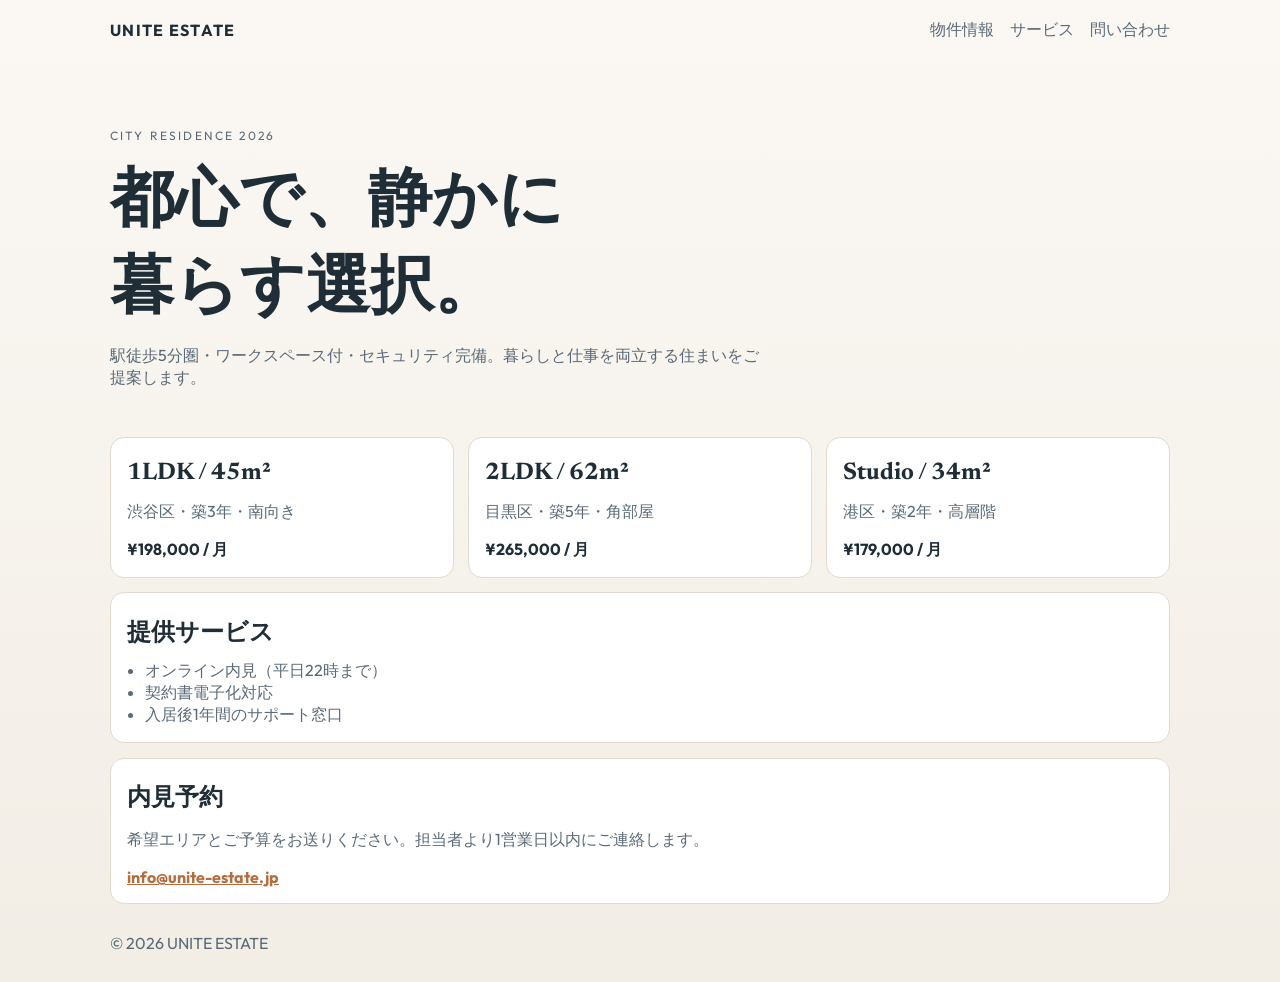
==== index.html @ 3c2bf983 "Initial commit: 04-real-estate-showcase site" ====
<!doctype html>
<html lang="ja">
  <head>
    <meta charset="UTF-8" />
    <meta name="viewport" content="width=device-width, initial-scale=1.0" />
    <title>UNITE ESTATE | 都市型レジデンス</title>
    <link rel="preconnect" href="https://fonts.googleapis.com" />
    <link rel="preconnect" href="https://fonts.gstatic.com" crossorigin />
    <link href="https://fonts.googleapis.com/css2?family=Newsreader:opsz,wght@6..72,500;6..72,700&family=Outfit:wght@400;500;700&display=swap" rel="stylesheet" />
    <link rel="stylesheet" href="styles.css" />
  </head>
  <body>
    <header class="site-header">
      <a class="brand" href="#top">UNITE ESTATE</a>
      <nav>
        <a href="#property">物件情報</a>
        <a href="#service">サービス</a>
        <a href="#contact">問い合わせ</a>
      </nav>
    </header>

    <main id="top">
      <section class="hero">
        <p class="caption">CITY RESIDENCE 2026</p>
        <h1>都心で、静かに暮らす選択。</h1>
        <p>駅徒歩5分圏・ワークスペース付・セキュリティ完備。暮らしと仕事を両立する住まいをご提案します。</p>
      </section>

      <section class="property" id="property">
        <article>
          <h2>1LDK / 45m²</h2>
          <p>渋谷区・築3年・南向き</p>
          <strong>¥198,000 / 月</strong>
        </article>
        <article>
          <h2>2LDK / 62m²</h2>
          <p>目黒区・築5年・角部屋</p>
          <strong>¥265,000 / 月</strong>
        </article>
        <article>
          <h2>Studio / 34m²</h2>
          <p>港区・築2年・高層階</p>
          <strong>¥179,000 / 月</strong>
        </article>
      </section>

      <section class="service" id="service">
        <h2>提供サービス</h2>
        <ul>
          <li>オンライン内見（平日22時まで）</li>
          <li>契約書電子化対応</li>
          <li>入居後1年間のサポート窓口</li>
        </ul>
      </section>

      <section class="contact" id="contact">
        <h2>内見予約</h2>
        <p>希望エリアとご予算をお送りください。担当者より1営業日以内にご連絡します。</p>
        <a href="mailto:info@unite-estate.jp">info@unite-estate.jp</a>
      </section>
    </main>

    <footer>© <span id="year"></span> UNITE ESTATE</footer>
    <script src="app.js"></script>
  </body>
</html>
---- styles.css ----
:root {
  --bg: #f2ede5;
  --card: #ffffff;
  --text: #1f2d37;
  --muted: #5a6a78;
  --accent: #b56d3f;
  --line: #e4d9cd;
}

* { box-sizing: border-box; }

body {
  margin: 0;
  font-family: "Outfit", sans-serif;
  background: linear-gradient(180deg, #fbf8f4 0%, var(--bg) 100%);
  color: var(--text);
}

.site-header,
main,
footer {
  width: min(1060px, 92vw);
  margin: 0 auto;
}

.site-header {
  padding: 1.2rem 0;
  display: flex;
  justify-content: space-between;
  align-items: center;
}

.brand {
  text-decoration: none;
  color: var(--text);
  letter-spacing: 0.08em;
  font-weight: 700;
}

nav {
  display: flex;
  gap: 1rem;
}

nav a {
  text-decoration: none;
  color: var(--muted);
}

.hero {
  padding: 3.5rem 0 2rem;
}

.caption {
  color: var(--accent);
  letter-spacing: 0.18em;
  font-size: 0.75rem;
}

h1,
h2 {
  font-family: "Newsreader", serif;
  margin: 0.4rem 0 0.8rem;
}

h1 {
  font-size: clamp(2rem, 5vw, 4rem);
  max-width: 11ch;
}

.hero p {
  max-width: 60ch;
  color: var(--muted);
}

.property {
  display: grid;
  grid-template-columns: repeat(3, minmax(0, 1fr));
  gap: 0.9rem;
}

.property article,
.service,
.contact {
  background: var(--card);
  border: 1px solid var(--line);
  border-radius: 14px;
  padding: 1rem;
}

.property p,
.service li,
.contact p {
  color: var(--muted);
}

.service,
.contact {
  margin-top: 0.9rem;
}

.service ul {
  margin: 0;
  padding-left: 1.1rem;
}

.contact a {
  color: var(--accent);
  font-weight: 700;
}

footer {
  color: var(--muted);
  padding: 1.8rem 0;
}

@media (max-width: 760px) {
  .site-header {
    flex-direction: column;
    align-items: flex-start;
    gap: 0.8rem;
  }

  nav {
    flex-wrap: wrap;
  }

  .property {
    grid-template-columns: 1fr;
  }
}
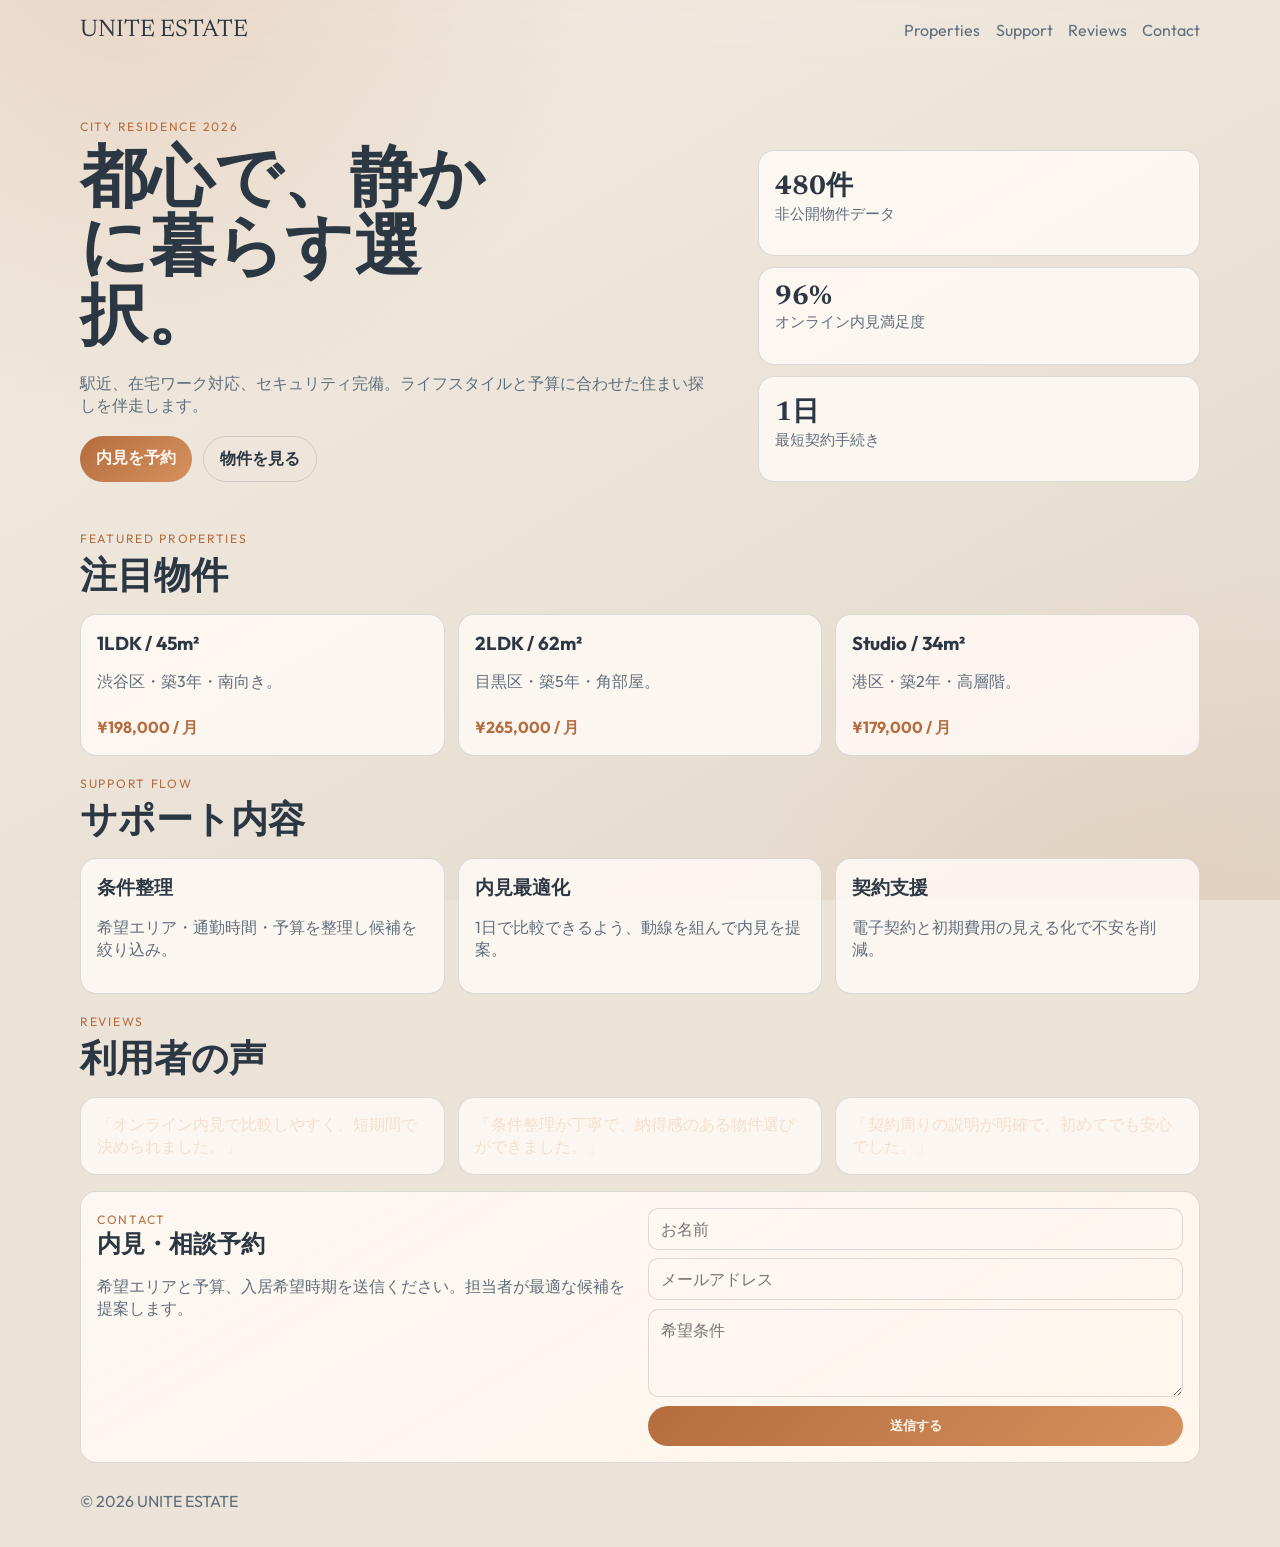
==== commit 8943fd50: "Enhance site design and content" ====
--- a/index.html
+++ b/index.html
@@ -10,57 +10,84 @@
     <link rel="stylesheet" href="styles.css" />
   </head>
   <body>
-    <header class="site-header">
+    <div class="bg-layer"></div>
+    <header class="site-header container">
       <a class="brand" href="#top">UNITE ESTATE</a>
-      <nav>
-        <a href="#property">物件情報</a>
-        <a href="#service">サービス</a>
-        <a href="#contact">問い合わせ</a>
+      <button class="menu-toggle" aria-expanded="false" aria-label="メニュー">☰</button>
+      <nav class="nav-links">
+        <a href="#properties">Properties</a>
+        <a href="#support">Support</a>
+        <a href="#reviews">Reviews</a>
+        <a href="#contact">Contact</a>
       </nav>
     </header>
 
-    <main id="top">
-      <section class="hero">
-        <p class="caption">CITY RESIDENCE 2026</p>
-        <h1>都心で、静かに暮らす選択。</h1>
-        <p>駅徒歩5分圏・ワークスペース付・セキュリティ完備。暮らしと仕事を両立する住まいをご提案します。</p>
+    <main id="top" class="container">
+      <section class="hero reveal">
+        <span class="badge">CITY RESIDENCE 2026</span>
+        <div class="hero-grid">
+          <div>
+            <h1>都心で、静かに暮らす選択。</h1>
+            <p class="lead">駅近、在宅ワーク対応、セキュリティ完備。ライフスタイルと予算に合わせた住まい探しを伴走します。</p>
+            <div class="hero-actions">
+              <a class="btn primary" href="#contact">内見を予約</a>
+              <a class="btn ghost" href="#properties">物件を見る</a>
+            </div>
+          </div>
+          <aside class="hero-stats">
+            <article><strong data-count="480" data-suffix="件">0件</strong><span>非公開物件データ</span></article>
+            <article><strong data-count="96" data-suffix="%">0%</strong><span>オンライン内見満足度</span></article>
+            <article><strong data-count="1" data-suffix="日">0日</strong><span>最短契約手続き</span></article>
+          </aside>
+        </div>
       </section>
 
-      <section class="property" id="property">
-        <article>
-          <h2>1LDK / 45m²</h2>
-          <p>渋谷区・築3年・南向き</p>
-          <strong>¥198,000 / 月</strong>
-        </article>
-        <article>
-          <h2>2LDK / 62m²</h2>
-          <p>目黒区・築5年・角部屋</p>
-          <strong>¥265,000 / 月</strong>
-        </article>
-        <article>
-          <h2>Studio / 34m²</h2>
-          <p>港区・築2年・高層階</p>
-          <strong>¥179,000 / 月</strong>
-        </article>
+      <section class="section reveal" id="properties">
+        <div class="section-head"><span class="eyebrow">FEATURED PROPERTIES</span><h2>注目物件</h2></div>
+        <div class="card-grid three">
+          <article class="card"><h3>1LDK / 45m²</h3><p>渋谷区・築3年・南向き。</p><strong>¥198,000 / 月</strong></article>
+          <article class="card"><h3>2LDK / 62m²</h3><p>目黒区・築5年・角部屋。</p><strong>¥265,000 / 月</strong></article>
+          <article class="card"><h3>Studio / 34m²</h3><p>港区・築2年・高層階。</p><strong>¥179,000 / 月</strong></article>
+        </div>
       </section>
 
-      <section class="service" id="service">
-        <h2>提供サービス</h2>
-        <ul>
-          <li>オンライン内見（平日22時まで）</li>
-          <li>契約書電子化対応</li>
-          <li>入居後1年間のサポート窓口</li>
-        </ul>
+      <section class="section reveal" id="support">
+        <div class="section-head"><span class="eyebrow">SUPPORT FLOW</span><h2>サポート内容</h2></div>
+        <div class="process-list">
+          <article><h3>条件整理</h3><p>希望エリア・通勤時間・予算を整理し候補を絞り込み。</p></article>
+          <article><h3>内見最適化</h3><p>1日で比較できるよう、動線を組んで内見を提案。</p></article>
+          <article><h3>契約支援</h3><p>電子契約と初期費用の見える化で不安を削減。</p></article>
+        </div>
       </section>
 
-      <section class="contact" id="contact">
-        <h2>内見予約</h2>
-        <p>希望エリアとご予算をお送りください。担当者より1営業日以内にご連絡します。</p>
-        <a href="mailto:info@unite-estate.jp">info@unite-estate.jp</a>
+      <section class="section reveal" id="reviews">
+        <div class="section-head"><span class="eyebrow">REVIEWS</span><h2>利用者の声</h2></div>
+        <div class="review-grid">
+          <blockquote>「オンライン内見で比較しやすく、短期間で決められました。」</blockquote>
+          <blockquote>「条件整理が丁寧で、納得感のある物件選びができました。」</blockquote>
+          <blockquote>「契約周りの説明が明確で、初めてでも安心でした。」</blockquote>
+        </div>
+      </section>
+
+      <section class="section reveal" id="contact">
+        <div class="contact-panel">
+          <div>
+            <span class="eyebrow">CONTACT</span>
+            <h2>内見・相談予約</h2>
+            <p>希望エリアと予算、入居希望時期を送信ください。担当者が最適な候補を提案します。</p>
+          </div>
+          <form class="contact-form">
+            <input type="text" placeholder="お名前" required />
+            <input type="email" placeholder="メールアドレス" required />
+            <textarea placeholder="希望条件"></textarea>
+            <button type="submit" class="btn primary">送信する</button>
+          </form>
+        </div>
       </section>
     </main>
 
-    <footer>© <span id="year"></span> UNITE ESTATE</footer>
+    <footer class="container">© <span id="year"></span> UNITE ESTATE</footer>
+    <div class="toast" id="toast">お問い合わせありがとうございます。担当よりご連絡します。</div>
     <script src="app.js"></script>
   </body>
 </html>
--- a/styles.css
+++ b/styles.css
@@ -1,131 +1,304 @@
 :root {
-  --bg: #f2ede5;
-  --card: #ffffff;
-  --text: #1f2d37;
-  --muted: #5a6a78;
+  --bg: #ebe3d8;
+  --bg-soft: #f5eee6;
+  --surface: rgba(255, 250, 245, 0.86);
+  --surface-strong: #fff6ec;
+  --text: #2b3742;
+  --muted: #5f6f7d;
+  --line: rgba(113, 127, 140, 0.25);
   --accent: #b56d3f;
-  --line: #e4d9cd;
+  --accent-strong: #d6905d;
+  --heading: "Newsreader", serif;
+  --body: "Outfit", sans-serif;
 }
 
 * { box-sizing: border-box; }
 
 body {
   margin: 0;
-  font-family: "Outfit", sans-serif;
-  background: linear-gradient(180deg, #fbf8f4 0%, var(--bg) 100%);
-  color: var(--text);
-}
-
-.site-header,
-main,
-footer {
-  width: min(1060px, 92vw);
+  min-height: 100vh;
+  color: var(--text);
+  font-family: var(--body);
+  background: var(--bg);
+}
+
+.bg-layer {
+  position: fixed;
+  inset: 0;
+  background:
+    radial-gradient(circle at 8% -10%, rgba(181, 109, 63, 0.18), transparent 34%),
+    radial-gradient(circle at 90% 110%, rgba(208, 162, 108, 0.16), transparent 30%),
+    linear-gradient(150deg, #f3ece2, #ebe3d8 54%, #e2d7ca);
+  z-index: -1;
+}
+
+.container {
+  width: min(1120px, 92vw);
   margin: 0 auto;
 }
 
 .site-header {
-  padding: 1.2rem 0;
+  padding: 1.1rem 0;
   display: flex;
+  align-items: center;
   justify-content: space-between;
-  align-items: center;
+  gap: 1rem;
+  position: sticky;
+  top: 0;
+  backdrop-filter: blur(10px);
+  z-index: 10;
 }
 
 .brand {
+  color: var(--text);
   text-decoration: none;
-  color: var(--text);
-  letter-spacing: 0.08em;
-  font-weight: 700;
-}
-
-nav {
+  font-family: var(--heading);
+  font-size: 1.5rem;
+}
+
+.menu-toggle {
+  display: none;
+}
+
+.nav-links {
   display: flex;
+  gap: 0.95rem;
+}
+
+.nav-links a {
+  color: var(--muted);
+  text-decoration: none;
+}
+
+.hero {
+  padding: 3.5rem 0 1.8rem;
+}
+
+.badge,
+.eyebrow {
+  display: inline-block;
+  letter-spacing: 0.14em;
+  font-size: 0.76rem;
+  color: var(--accent);
+}
+
+.hero-grid {
+  margin-top: 0.9rem;
+  display: grid;
+  grid-template-columns: 1.35fr 0.9fr;
   gap: 1rem;
 }
 
-nav a {
-  text-decoration: none;
-  color: var(--muted);
-}
-
-.hero {
-  padding: 3.5rem 0 2rem;
-}
-
-.caption {
-  color: var(--accent);
-  letter-spacing: 0.18em;
-  font-size: 0.75rem;
+h1,
+h2,
+h3 {
+  margin: 0;
 }
 
 h1,
 h2 {
-  font-family: "Newsreader", serif;
-  margin: 0.4rem 0 0.8rem;
+  font-family: var(--heading);
 }
 
 h1 {
-  font-size: clamp(2rem, 5vw, 4rem);
-  max-width: 11ch;
-}
-
-.hero p {
-  max-width: 60ch;
-  color: var(--muted);
-}
-
-.property {
-  display: grid;
+  font-size: clamp(2.2rem, 6vw, 4.2rem);
+  line-height: 1.03;
+  max-width: 10ch;
+}
+
+.lead {
+  color: var(--muted);
+  max-width: 58ch;
+  margin: 1rem 0 1.2rem;
+}
+
+.hero-actions {
+  display: flex;
+  gap: 0.7rem;
+  flex-wrap: wrap;
+}
+
+.btn {
+  border: 1px solid var(--line);
+  padding: 0.68rem 1rem;
+  border-radius: 999px;
+  text-decoration: none;
+  color: var(--text);
+  font-weight: 700;
+  background: transparent;
+}
+
+.btn.primary {
+  background: linear-gradient(135deg, var(--accent), var(--accent-strong));
+  color: #fff8f1;
+  border: 0;
+}
+
+.hero-stats {
+  display: grid;
+  gap: 0.7rem;
+}
+
+.hero-stats article,
+.card,
+.process-list article,
+.review-grid blockquote,
+.contact-panel {
+  background: var(--surface);
+  border: 1px solid var(--line);
+  border-radius: 16px;
+  padding: 1rem;
+}
+
+.hero-stats strong {
+  display: block;
+  font-size: 1.7rem;
+  font-family: var(--heading);
+}
+
+.hero-stats span {
+  color: var(--muted);
+  font-size: 0.92rem;
+}
+
+.section {
+  margin-top: 1rem;
+}
+
+.section-head {
+  margin-bottom: 0.8rem;
+}
+
+.section-head h2 {
+  margin-top: 0.3rem;
+  font-size: clamp(1.55rem, 4vw, 2.3rem);
+}
+
+.card-grid,
+.process-list,
+.review-grid {
+  display: grid;
+  gap: 0.8rem;
+}
+
+.card-grid.three,
+.process-list,
+.review-grid {
   grid-template-columns: repeat(3, minmax(0, 1fr));
-  gap: 0.9rem;
-}
-
-.property article,
-.service,
-.contact {
-  background: var(--card);
+}
+
+.card p,
+.process-list p,
+.contact-panel p {
+  color: var(--muted);
+}
+
+.card strong {
+  display: inline-block;
+  margin-top: 0.5rem;
+  color: var(--accent);
+}
+
+.review-grid blockquote {
+  margin: 0;
+  color: #f5dfcd;
+}
+
+.contact-panel {
+  display: grid;
+  grid-template-columns: 1fr 1fr;
+  gap: 1rem;
+  background: linear-gradient(150deg, var(--surface), var(--surface-strong));
+}
+
+.contact-form {
+  display: grid;
+  gap: 0.55rem;
+}
+
+.contact-form input,
+.contact-form textarea {
+  width: 100%;
   border: 1px solid var(--line);
-  border-radius: 14px;
-  padding: 1rem;
-}
-
-.property p,
-.service li,
-.contact p {
-  color: var(--muted);
-}
-
-.service,
-.contact {
-  margin-top: 0.9rem;
-}
-
-.service ul {
-  margin: 0;
-  padding-left: 1.1rem;
-}
-
-.contact a {
-  color: var(--accent);
-  font-weight: 700;
+  background: rgba(255, 255, 255, 0.04);
+  color: var(--text);
+  border-radius: 10px;
+  padding: 0.62rem 0.75rem;
+  font: inherit;
+}
+
+.contact-form textarea {
+  min-height: 88px;
+  resize: vertical;
 }
 
 footer {
   color: var(--muted);
-  padding: 1.8rem 0;
-}
-
-@media (max-width: 760px) {
-  .site-header {
+  padding: 1.8rem 0 2.2rem;
+}
+
+.toast {
+  position: fixed;
+  right: 18px;
+  bottom: 18px;
+  background: #ffffff;
+  border: 1px solid var(--line);
+  color: var(--text);
+  padding: 0.65rem 0.85rem;
+  border-radius: 10px;
+  opacity: 0;
+  transform: translateY(12px);
+  pointer-events: none;
+  transition: 240ms ease;
+}
+
+.toast.show {
+  opacity: 1;
+  transform: translateY(0);
+}
+
+.reveal {
+  opacity: 0;
+  transform: translateY(24px);
+  transition: 520ms ease;
+}
+
+.reveal.in {
+  opacity: 1;
+  transform: translateY(0);
+}
+
+@media (max-width: 820px) {
+  .menu-toggle {
+    display: inline-block;
+    border: 1px solid var(--line);
+    background: transparent;
+    color: var(--text);
+    border-radius: 10px;
+    padding: 0.38rem 0.62rem;
+  }
+
+  .nav-links {
+    position: absolute;
+    top: 58px;
+    right: 4vw;
+    display: none;
     flex-direction: column;
-    align-items: flex-start;
-    gap: 0.8rem;
+    background: var(--bg-soft);
+    border: 1px solid var(--line);
+    border-radius: 12px;
+    padding: 0.7rem;
   }
 
-  nav {
-    flex-wrap: wrap;
+  .nav-links.open {
+    display: flex;
   }
 
-  .property {
+  .hero-grid,
+  .card-grid.three,
+  .process-list,
+  .review-grid,
+  .contact-panel {
     grid-template-columns: 1fr;
   }
 }
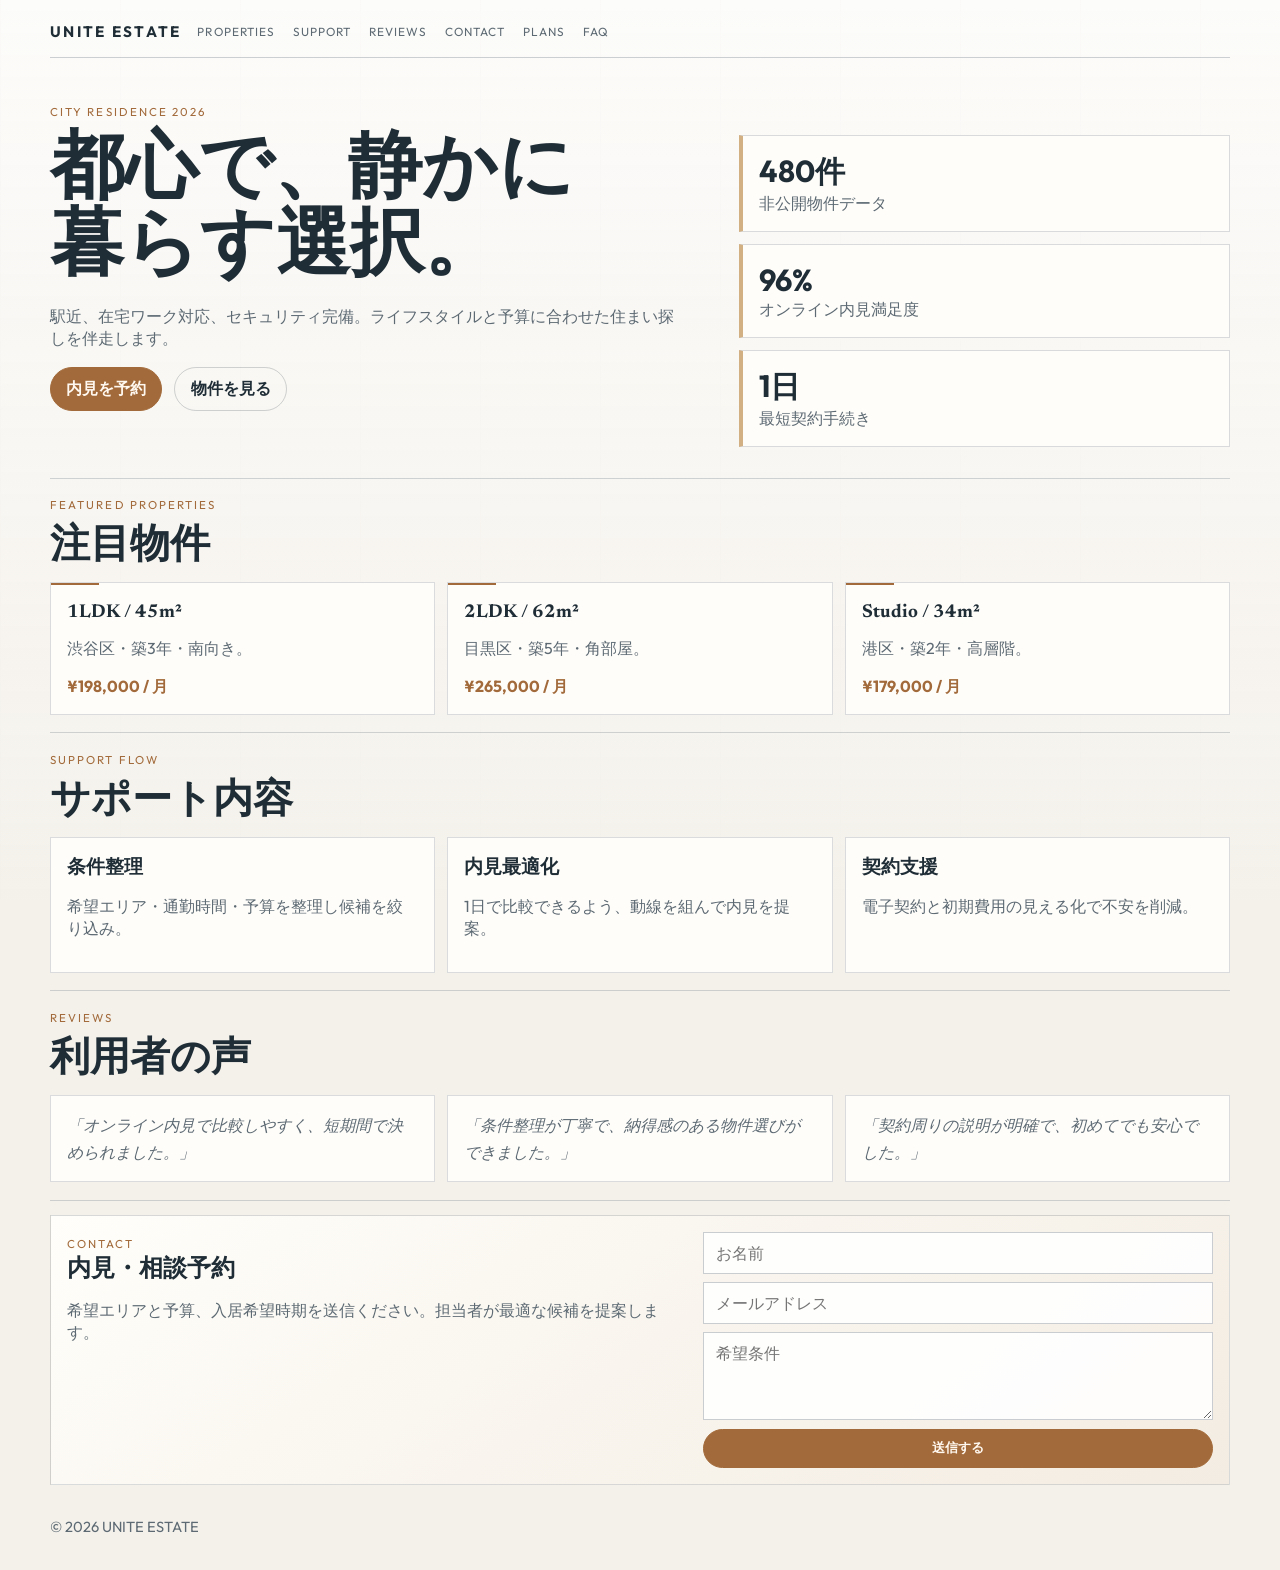
==== commit aacb473c: "Add multipage structure and interactive features" ====
--- a/index.html
+++ b/index.html
@@ -19,6 +19,8 @@
         <a href="#support">Support</a>
         <a href="#reviews">Reviews</a>
         <a href="#contact">Contact</a>
+              <a href="plans.html">Plans</a>
+        <a href="faq.html">FAQ</a>
       </nav>
     </header>
 
--- a/styles.css
+++ b/styles.css
@@ -1,91 +1,86 @@
 :root {
-  --bg: #ebe3d8;
-  --bg-soft: #f5eee6;
-  --surface: rgba(255, 250, 245, 0.86);
-  --surface-strong: #fff6ec;
-  --text: #2b3742;
-  --muted: #5f6f7d;
-  --line: rgba(113, 127, 140, 0.25);
-  --accent: #b56d3f;
-  --accent-strong: #d6905d;
-  --heading: "Newsreader", serif;
-  --body: "Outfit", sans-serif;
+  --bg: #f4f1eb;
+  --paper: #fffdfa;
+  --text: #1f2d36;
+  --muted: #5d6a73;
+  --line: rgba(82, 93, 103, 0.26);
+  --accent: #a26a3a;
+  --accent-soft: #d3af84;
 }
 
 * { box-sizing: border-box; }
 
 body {
   margin: 0;
-  min-height: 100vh;
+  background: var(--bg);
   color: var(--text);
-  font-family: var(--body);
-  background: var(--bg);
+  font-family: "Outfit", sans-serif;
 }
 
 .bg-layer {
   position: fixed;
   inset: 0;
+  z-index: -1;
   background:
-    radial-gradient(circle at 8% -10%, rgba(181, 109, 63, 0.18), transparent 34%),
-    radial-gradient(circle at 90% 110%, rgba(208, 162, 108, 0.16), transparent 30%),
-    linear-gradient(150deg, #f3ece2, #ebe3d8 54%, #e2d7ca);
-  z-index: -1;
+    linear-gradient(180deg, rgba(255, 255, 255, 0.74), rgba(244, 241, 235, 0.9)),
+    repeating-linear-gradient(90deg, rgba(41, 51, 61, 0.04) 0 1px, transparent 1px 120px);
 }
 
 .container {
-  width: min(1120px, 92vw);
+  width: min(1180px, 94vw);
   margin: 0 auto;
 }
 
 .site-header {
-  padding: 1.1rem 0;
+  padding: 1.4rem 0 1rem;
+  display: grid;
+  grid-template-columns: auto auto 1fr;
+  gap: 1rem;
+  align-items: center;
+  border-bottom: 1px solid rgba(130, 142, 151, 0.4);
+}
+
+.brand {
+  text-decoration: none;
+  color: var(--text);
+  font-weight: 700;
+  letter-spacing: 0.15em;
+  font-size: 0.95rem;
+}
+
+.menu-toggle { display: none; }
+
+.nav-links {
+  justify-self: end;
   display: flex;
-  align-items: center;
-  justify-content: space-between;
-  gap: 1rem;
-  position: sticky;
-  top: 0;
-  backdrop-filter: blur(10px);
-  z-index: 10;
-}
-
-.brand {
-  color: var(--text);
+  gap: 1.1rem;
+}
+
+.nav-links a {
   text-decoration: none;
-  font-family: var(--heading);
-  font-size: 1.5rem;
-}
-
-.menu-toggle {
-  display: none;
-}
-
-.nav-links {
-  display: flex;
-  gap: 0.95rem;
-}
-
-.nav-links a {
-  color: var(--muted);
-  text-decoration: none;
+  color: var(--muted);
+  text-transform: uppercase;
+  letter-spacing: 0.09em;
+  font-size: 0.74rem;
 }
 
 .hero {
-  padding: 3.5rem 0 1.8rem;
+  padding: 2.6rem 0 0.8rem;
 }
 
 .badge,
 .eyebrow {
   display: inline-block;
-  letter-spacing: 0.14em;
-  font-size: 0.76rem;
   color: var(--accent);
+  letter-spacing: 0.18em;
+  font-size: 0.72rem;
+  text-transform: uppercase;
 }
 
 .hero-grid {
-  margin-top: 0.9rem;
-  display: grid;
-  grid-template-columns: 1.35fr 0.9fr;
+  margin-top: 0.95rem;
+  display: grid;
+  grid-template-columns: 1.3fr 0.95fr;
   gap: 1rem;
 }
 
@@ -93,50 +88,48 @@
 h2,
 h3 {
   margin: 0;
-}
-
-h1,
-h2 {
-  font-family: var(--heading);
+  font-family: "Newsreader", serif;
 }
 
 h1 {
-  font-size: clamp(2.2rem, 6vw, 4.2rem);
-  line-height: 1.03;
-  max-width: 10ch;
+  font-size: clamp(2.1rem, 5.8vw, 4.8rem);
+  line-height: 1.04;
+  max-width: 11ch;
 }
 
 .lead {
-  color: var(--muted);
+  margin: 1rem 0 1.1rem;
   max-width: 58ch;
-  margin: 1rem 0 1.2rem;
+  color: var(--muted);
 }
 
 .hero-actions {
   display: flex;
-  gap: 0.7rem;
+  gap: 0.75rem;
   flex-wrap: wrap;
 }
 
 .btn {
-  border: 1px solid var(--line);
-  padding: 0.68rem 1rem;
+  text-decoration: none;
+  border: 1px solid var(--line);
+  padding: 0.62rem 0.95rem;
   border-radius: 999px;
-  text-decoration: none;
+  font-weight: 700;
+}
+
+.btn.primary {
+  background: var(--accent);
+  border-color: var(--accent);
+  color: #fff8f0;
+}
+
+.btn.ghost {
   color: var(--text);
-  font-weight: 700;
-  background: transparent;
-}
-
-.btn.primary {
-  background: linear-gradient(135deg, var(--accent), var(--accent-strong));
-  color: #fff8f1;
-  border: 0;
 }
 
 .hero-stats {
   display: grid;
-  gap: 0.7rem;
+  gap: 0.75rem;
 }
 
 .hero-stats article,
@@ -144,41 +137,49 @@
 .process-list article,
 .review-grid blockquote,
 .contact-panel {
-  background: var(--surface);
-  border: 1px solid var(--line);
-  border-radius: 16px;
+  background: var(--paper);
+  border: 1px solid rgba(129, 140, 149, 0.3);
+  border-radius: 0;
   padding: 1rem;
+}
+
+.hero-stats article {
+  border-left: 4px solid var(--accent-soft);
 }
 
 .hero-stats strong {
   display: block;
-  font-size: 1.7rem;
-  font-family: var(--heading);
-}
-
-.hero-stats span {
-  color: var(--muted);
-  font-size: 0.92rem;
+  font-size: 1.9rem;
+}
+
+.hero-stats span,
+.card p,
+.process-list p,
+.review-grid blockquote,
+.contact-panel p {
+  color: var(--muted);
 }
 
 .section {
-  margin-top: 1rem;
+  margin-top: 1.1rem;
+  padding-top: 0.9rem;
+  border-top: 1px solid rgba(129, 140, 149, 0.35);
 }
 
 .section-head {
-  margin-bottom: 0.8rem;
+  margin-bottom: 0.7rem;
 }
 
 .section-head h2 {
-  margin-top: 0.3rem;
-  font-size: clamp(1.55rem, 4vw, 2.3rem);
+  margin-top: 0.2rem;
+  font-size: clamp(1.55rem, 4vw, 2.5rem);
 }
 
 .card-grid,
 .process-list,
 .review-grid {
   display: grid;
-  gap: 0.8rem;
+  gap: 0.75rem;
 }
 
 .card-grid.three,
@@ -187,118 +188,289 @@
   grid-template-columns: repeat(3, minmax(0, 1fr));
 }
 
-.card p,
-.process-list p,
-.contact-panel p {
-  color: var(--muted);
+.card {
+  position: relative;
+  padding-top: 1.2rem;
+}
+
+.card::before {
+  content: "";
+  position: absolute;
+  top: 0;
+  left: 0;
+  width: 48px;
+  height: 2px;
+  background: var(--accent);
 }
 
 .card strong {
-  display: inline-block;
-  margin-top: 0.5rem;
   color: var(--accent);
 }
 
 .review-grid blockquote {
   margin: 0;
-  color: #f5dfcd;
+  font-style: italic;
+  line-height: 1.65;
 }
 
 .contact-panel {
   display: grid;
-  grid-template-columns: 1fr 1fr;
-  gap: 1rem;
-  background: linear-gradient(150deg, var(--surface), var(--surface-strong));
+  grid-template-columns: 1.1fr 0.9fr;
+  gap: 0.8rem;
+  background: linear-gradient(145deg, #fffefa, #f3ece2);
 }
 
 .contact-form {
   display: grid;
-  gap: 0.55rem;
+  gap: 0.52rem;
 }
 
 .contact-form input,
 .contact-form textarea {
   width: 100%;
-  border: 1px solid var(--line);
-  background: rgba(255, 255, 255, 0.04);
+  border: 1px solid rgba(127, 137, 145, 0.42);
+  background: rgba(255, 255, 255, 0.9);
   color: var(--text);
-  border-radius: 10px;
-  padding: 0.62rem 0.75rem;
+  padding: 0.62rem 0.72rem;
   font: inherit;
 }
 
-.contact-form textarea {
-  min-height: 88px;
-  resize: vertical;
-}
+.contact-form textarea { min-height: 88px; resize: vertical; }
 
 footer {
-  color: var(--muted);
-  padding: 1.8rem 0 2.2rem;
+  padding: 2rem 0 2.1rem;
+  color: var(--muted);
+  font-size: 0.92rem;
 }
 
 .toast {
   position: fixed;
-  right: 18px;
-  bottom: 18px;
-  background: #ffffff;
-  border: 1px solid var(--line);
-  color: var(--text);
-  padding: 0.65rem 0.85rem;
-  border-radius: 10px;
+  right: 16px;
+  bottom: 16px;
+  background: #fffdf9;
+  color: #24323b;
+  border: 1px solid rgba(115, 126, 135, 0.46);
+  padding: 0.64rem 0.88rem;
   opacity: 0;
-  transform: translateY(12px);
+  transform: translateY(10px);
   pointer-events: none;
-  transition: 240ms ease;
-}
-
-.toast.show {
-  opacity: 1;
-  transform: translateY(0);
-}
+  transition: 220ms ease;
+}
+
+.toast.show { opacity: 1; transform: translateY(0); }
 
 .reveal {
   opacity: 0;
-  transform: translateY(24px);
-  transition: 520ms ease;
-}
-
-.reveal.in {
-  opacity: 1;
-  transform: translateY(0);
-}
-
-@media (max-width: 820px) {
+  transform: translateY(18px);
+  transition: 460ms ease;
+}
+
+.reveal.in { opacity: 1; transform: translateY(0); }
+
+@media (max-width: 860px) {
   .menu-toggle {
     display: inline-block;
-    border: 1px solid var(--line);
+    border: 1px solid rgba(127, 138, 148, 0.5);
     background: transparent;
     color: var(--text);
-    border-radius: 10px;
-    padding: 0.38rem 0.62rem;
+    padding: 0.36rem 0.62rem;
   }
 
   .nav-links {
+    display: none;
     position: absolute;
-    top: 58px;
-    right: 4vw;
-    display: none;
+    right: 3vw;
+    top: 60px;
     flex-direction: column;
-    background: var(--bg-soft);
-    border: 1px solid var(--line);
-    border-radius: 12px;
+    background: #fffaf2;
+    border: 1px solid rgba(127, 138, 148, 0.45);
     padding: 0.7rem;
   }
 
-  .nav-links.open {
-    display: flex;
-  }
+  .nav-links.open { display: flex; }
 
   .hero-grid,
   .card-grid.three,
   .process-list,
   .review-grid,
-  .contact-panel {
+  .contact-panel { grid-template-columns: 1fr; }
+}
+
+/* EXTRA PAGES */
+.extra-page .site-header {
+  margin-bottom: 0.2rem;
+}
+
+.subhero {
+  padding: 1.4rem;
+  border: 1px solid var(--line);
+  border-radius: 14px;
+  background: var(--panel, var(--paper, rgba(255, 255, 255, 0.08)));
+}
+
+.subhero h1 {
+  margin: 0.35rem 0 0.6rem;
+  font-size: clamp(1.8rem, 5vw, 3.1rem);
+}
+
+.subhero p {
+  margin: 0;
+  color: var(--muted);
+  max-width: 64ch;
+}
+
+.pricing-head {
+  display: flex;
+  justify-content: space-between;
+  align-items: center;
+  gap: 0.8rem;
+  margin-bottom: 0.65rem;
+}
+
+.pricing-mode {
+  display: inline-flex;
+  gap: 0.45rem;
+  padding: 0.25rem;
+  border: 1px solid var(--line);
+  border-radius: 999px;
+  background: rgba(255, 255, 255, 0.04);
+}
+
+.mode-btn {
+  border: 1px solid transparent;
+  border-radius: 999px;
+  padding: 0.4rem 0.72rem;
+  background: transparent;
+  color: inherit;
+  font: inherit;
+  cursor: pointer;
+}
+
+.mode-btn.active {
+  border-color: var(--line);
+  background: rgba(255, 255, 255, 0.12);
+}
+
+.pricing-cards {
+  display: grid;
+  grid-template-columns: repeat(3, minmax(0, 1fr));
+  gap: 0.7rem;
+}
+
+.price-card {
+  border: 1px solid var(--line);
+  border-radius: 12px;
+  padding: 0.9rem;
+  background: var(--panel, var(--paper, rgba(255, 255, 255, 0.08)));
+}
+
+.price-card h3 {
+  margin: 0 0 0.4rem;
+}
+
+.price-card p {
+  margin: 0;
+  color: var(--muted);
+  min-height: 2.8em;
+}
+
+.price-card strong {
+  display: inline-block;
+  margin-top: 0.65rem;
+  font-size: 1.35rem;
+}
+
+.calc-box {
+  border: 1px solid var(--line);
+  border-radius: 12px;
+  padding: 0.9rem;
+  background: var(--panel, var(--paper, rgba(255, 255, 255, 0.08)));
+}
+
+.calc-form {
+  display: grid;
+  grid-template-columns: repeat(4, minmax(0, 1fr));
+  gap: 0.55rem;
+  align-items: end;
+}
+
+.calc-form label {
+  display: grid;
+  gap: 0.32rem;
+  font-size: 0.9rem;
+}
+
+.calc-form select,
+.calc-form input {
+  width: 100%;
+  border: 1px solid var(--line);
+  border-radius: 8px;
+  padding: 0.58rem 0.66rem;
+  background: rgba(255, 255, 255, 0.75);
+  color: inherit;
+  font: inherit;
+}
+
+.calc-result {
+  margin: 0.65rem 0 0;
+  color: var(--muted);
+  opacity: 0.75;
+}
+
+.calc-result.show {
+  opacity: 1;
+}
+
+.faq-list {
+  display: grid;
+  gap: 0.55rem;
+}
+
+.faq-item {
+  border: 1px solid var(--line);
+  border-radius: 12px;
+  overflow: hidden;
+  background: var(--panel, var(--paper, rgba(255, 255, 255, 0.08)));
+}
+
+.faq-question {
+  width: 100%;
+  text-align: left;
+  background: transparent;
+  border: 0;
+  border-bottom: 1px solid transparent;
+  color: inherit;
+  font: inherit;
+  font-weight: 700;
+  padding: 0.8rem 0.9rem;
+  cursor: pointer;
+}
+
+.faq-item.open .faq-question {
+  border-bottom-color: var(--line);
+}
+
+.faq-answer {
+  display: none;
+  padding: 0.72rem 0.9rem;
+  color: var(--muted);
+}
+
+.faq-item.open .faq-answer {
+  display: block;
+}
+
+@media (max-width: 860px) {
+  .pricing-head {
+    flex-direction: column;
+    align-items: flex-start;
+  }
+
+  .pricing-cards {
     grid-template-columns: 1fr;
   }
-}
+
+  .calc-form {
+    grid-template-columns: 1fr;
+  }
+}
